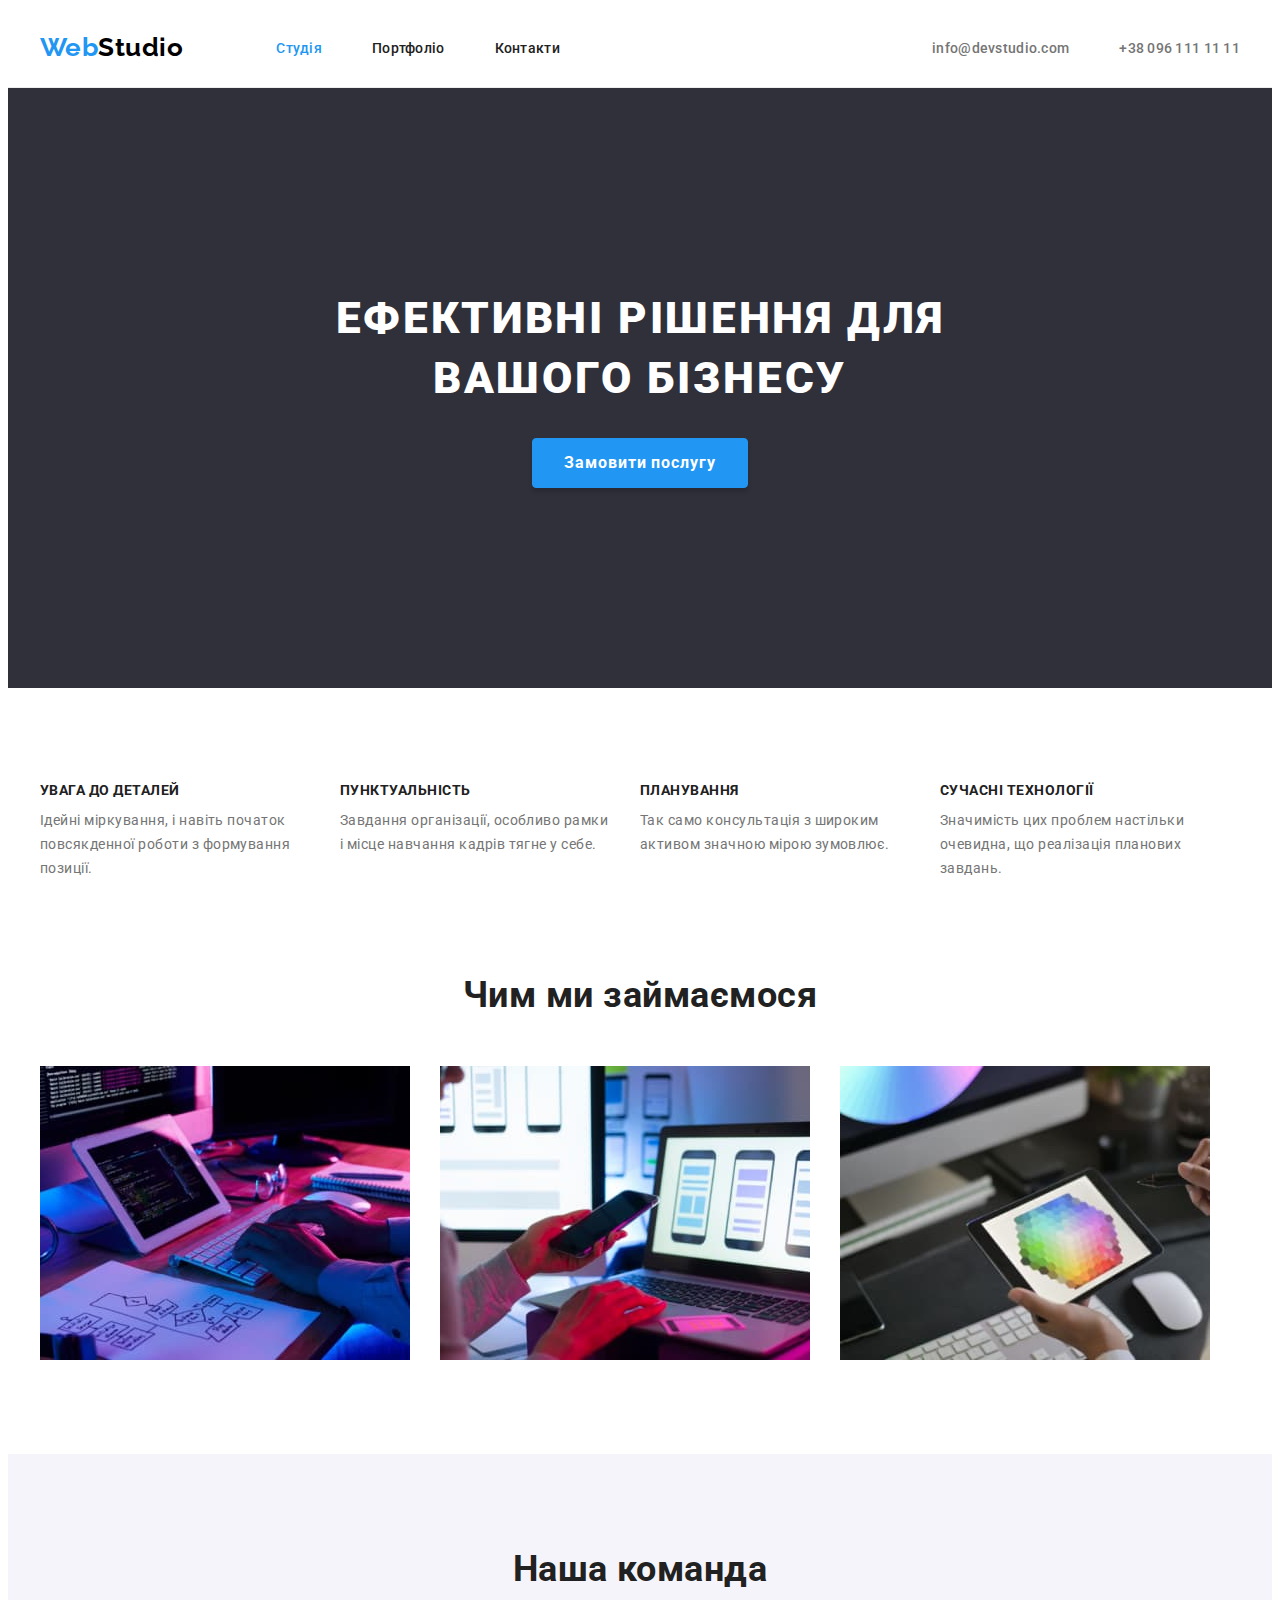
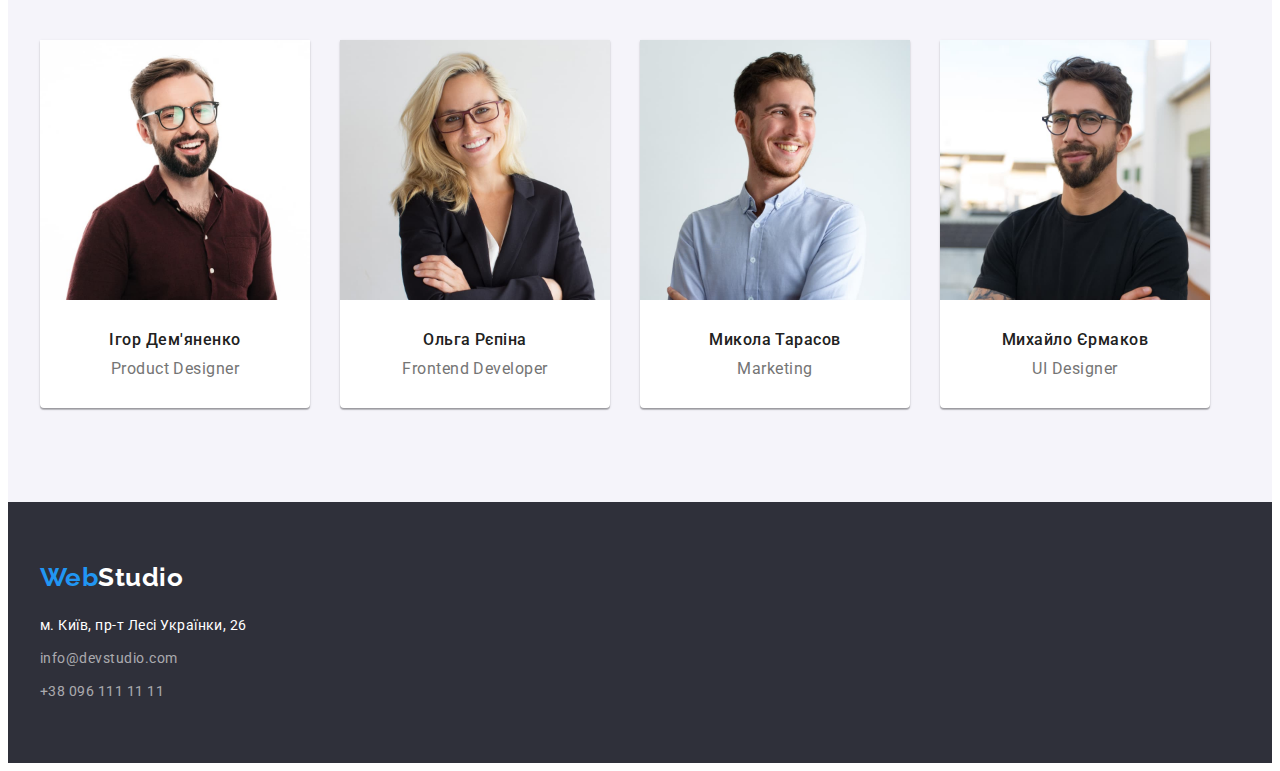
==== index.html @ 45e5f4ee "Initial commit" ====
<!DOCTYPE html>
<html lang="uk">
  <head>
    <meta charset="UTF-8" />
    <meta http-equiv="X-UA-Compatible" content="IE=edge" />
    <meta name="viewport" content="width=device-width, initial-scale=1.0" />
    <title>Студія</title>

    <link rel="preconnect" href="https://fonts.googleapis.com" />
    <link rel="preconnect" href="https://fonts.gstatic.com" crossorigin />
    <link
      href="https://fonts.googleapis.com/css2?family=Raleway:wght@700&family=Roboto:wght@400;500;700;900&display=swap"
      rel="stylesheet"
    />

    <!-- Modern-normalize -->
    <link
      rel="stylesheet"
      href="https://cdnjs.cloudflare.com/ajax/libs/modern-normalize/1.1.0/modern-normalize.min.css"
      integrity="sha512-wpPYUAdjBVSE4KJnH1VR1HeZfpl1ub8YT/NKx4PuQ5NmX2tKuGu6U/JRp5y+Y8XG2tV+wKQpNHVUX03MfMFn9Q=="
      crossorigin="anonymous"
      referrerpolicy="no-referrer"
    />

    <!-- Custom styles -->
    <link rel="stylesheet" href="./css/styles.css" />
  </head>

  <body>
    <!-- Шапка сайту -->
    <header class="header">
      <div class="container">
        <nav class="site-nav">
          <a href="/" lang="en" class="link logo"><span class="logo-part">Web</span>Studio</a>
          <!-- TODO: замінити посилання ./index.html на дійсне -->
          <ul class="site-nav list">
            <li class="list-item"><a href="./index.html" class="link current">Студія</a></li>
            <li class="list-item"><a href="./portfolio.html" class="link">Портфоліо</a></li>
            <li class="list-item"><a href="./index.html" class="link">Контакти</a></li>
          </ul>
        </nav>
        <ul class="contacts list">
          <li class="list-item">
            <a href="mailto:info@devstudio.com" class="link">info@devstudio.com</a>
          </li>
          <li class="list-item">
            <a href="tel:+380961111111" class="link">+38 096 111 11 11</a>
          </li>
        </ul>
      </div>
    </header>

    <main>
      <!-- Герой -->
      <section class="hero">
        <div class="container">
          <h1 class="hero-title">Ефективні рішення для вашого бізнесу</h1>
          <button type="button" class="button hero">Замовити послугу</button>
        </div>
      </section>

      <!-- Секція Особливості -->
      <section class="section features">
        <div class="container">
          <h2 class="section-title visually-hidden">Особливості</h2>
          <ul class="features list">
            <li class="list-item">
              <h3 class="subtitle">Увага до деталей</h3>
              <p class="text">
                Ідейні міркування, і навіть початок повсякденної роботи з формування позиції.
              </p>
            </li>
            <li class="list-item">
              <h3 class="subtitle">Пунктуальність</h3>
              <p class="text">
                Завдання організації, особливо рамки і місце навчання кадрів тягне у себе.
              </p>
            </li>
            <li class="list-item">
              <h3 class="subtitle">Планування</h3>
              <p class="text">Так само консультація з широким активом значною мірою зумовлює.</p>
            </li>
            <li class="list-item">
              <h3 class="subtitle">Сучасні технології</h3>
              <p class="text">
                Значимість цих проблем настільки очевидна, що реалізація планових завдань.
              </p>
            </li>
          </ul>
        </div>
      </section>

      <!-- Секція Чим ми займаємося -->
      <section class="section works">
        <div class="container">
          <h2 class="section-title">Чим ми займаємося</h2>
          <ul class="works list">
            <li class="list-item">
              <img src="./images/we-do-1.jpg" alt="Планшет на столі" width="370" height="294" />
            </li>
            <li class="list-item">
              <img src="./images/we-do-2.jpg" alt="Ноутбук на столі" width="370" height="294" />
            </li>
            <li class="list-item">
              <img src="./images/we-do-3.jpg" alt="Планшет у руці" width="370" height="294" />
            </li>
          </ul>
        </div>
      </section>

      <!-- Секція Наша команда -->
      <section class="section team">
        <div class="container">
          <h2 class="section-title">Наша команда</h2>
          <ul class="team list">
            <li class="list-item">
              <img src="./images/team-1.jpg" alt="Ігор Дем'яненко" width="270" height="260" />
              <div class="team-container">
                <h3 class="subtitle">Ігор Дем'яненко</h3>
                <p lang="en" class="text">Product Designer</p>
              </div>
            </li>
            <li class="list-item">
              <img src="./images/team-2.jpg" alt="Ольга Рєпіна" width="270" height="260" />
              <div class="team-container">
                <h3 class="subtitle">Ольга Рєпіна</h3>
                <p lang="en" class="text">Frontend Developer</p>
              </div>
            </li>
            <li class="list-item">
              <img src="./images/team-3.jpg" alt="Микола Тарасов" width="270" height="260" />
              <div class="team-container">
                <h3 class="subtitle">Микола Тарасов</h3>
                <p lang="en" class="text">Marketing</p>
              </div>
            </li>
            <li class="list-item">
              <img src="./images/team-4.jpg" alt="Михайло Єрмаков" width="270" height="260" />
              <div class="team-container">
                <h3 class="subtitle">Михайло Єрмаков</h3>
                <p lang="en" class="text">UI Designer</p>
              </div>
            </li>
          </ul>
        </div>
      </section>
    </main>

    <!-- Підвал -->
    <footer class="footer">
      <div class="container">
        <a href="/" lang="en" class="link logo"><span class="logo-part">Web</span>Studio</a>
        <address>
          <ul class="address list">
            <li>
              <a
                href="https://www.google.com/maps/d/embed?mid=10uSM3H-mIU3GznYo2szRIEphczw&hl=en_US&ehbc=2E312F"
                target="_blank"
                rel="noopener noreferrer nofollow"
                class="link post"
                >м. Київ, пр-т Лесі Українки, 26
              </a>
            </li>
            <li>
              <a href="mailto:info@devstudio.com" class="link">info@devstudio.com</a>
            </li>
            <li>
              <a href="tel:+380961111111" class="link tel">+38 096 111 11 11</a>
            </li>
          </ul>
        </address>
      </div>
    </footer>
  </body>
</html>
---- css/styles.css ----
:root {
  /* Fonts */
  --primary-font-family: 'Roboto';
  --logo-font-family: 'Raleway';

  /* Text colors */
  --primary-text-color: #757575;
  --title-text-color: #212121;
  --secondary-text-color: #fff;
  --footer-text-color: rgba(255, 255, 255, 0.6);
  --rare-text-color: #000;
  --accent-color: #2196f3;

  /* BG colors */
  --button-active-color: #188ce8;
  --primary-bgc: #fff;
  --secondary-bgc: #2f303a;
  --team-bgc: #f5f4fa;
  --header-border-color: #ececec;
  --portfolio-list-item-border-color: #eeeeee;

  /* Others */
  --indent: 30px;
  --items: 3;
}

/* Base styles */
body {
  color: var(--primary-text-color);
  background-color: var(--primary-bgc);
  font-family: var(--primary-font-family), sans-serif;
  letter-spacing: 0.03em;
}

/* Reset start */
h1,
h2,
h3,
h4,
h5,
h6,
p {
  margin: 0;
}

.link {
  text-decoration: none;
  color: currentColor;
}

.list {
  list-style: none;
  margin: 0;
  padding: 0;
}

img {
  display: block;
  max-width: 100%;
  height: auto;
}
/* Reset end */

/* Card set */
.card-set {
  display: flex;
  flex-wrap: wrap;
  gap: var(--indent);
}

.card-set-item {
  flex-basis: calc((100% - var(--indent) * (var(--items) - 1)) / var(--items));
}

/* <!-- Шапка сайту -- >  */
.header {
  border-bottom: 1px solid var(--header-border-color);
}

.logo {
  color: var(--rare-text-color);
  font-family: var(--logo-font-family), sans-serif;
  font-weight: 700;
  font-size: 26px;
  line-height: calc(31 / 26);
}

.logo-part {
  color: var(--accent-color);
}

.header .logo {
  padding: 24px 0;
  margin-right: 93px;
}

.header .container,
.site-nav,
.contacts.list {
  display: flex;
  align-items: center;
}

.site-nav .list-item:not(:last-child),
.contacts .list-item:not(:last-child) {
  margin-right: 50px;
}

.contacts.list {
  margin-left: auto;
}
/* ofh;qwhtco */
.site-nav.list .link {
  padding: 32px 0 31px 0;

  color: var(--title-text-color);
  font-weight: 500;
  font-size: 14px;
  line-height: calc(16 / 14);
  letter-spacing: 0.02em;
}

.site-nav .link:hover,
.site-nav .link:focus {
  color: var(--accent-color);
}

.site-nav .link.current {
  color: var(--accent-color);
}

.contacts .link {
  padding: 32px 0 31px 0;

  color: var(--primary-text-color);
  font-weight: 500;
  font-size: 14px;
  line-height: calc(16 / 14);
  letter-spacing: 0.02em;
}

.contacts .link:hover,
.contacts .link:focus {
  color: var(--accent-color);
}

/* <!-- Герой --> */
.hero {
  padding-top: 200px;
  padding-bottom: 200px;

  background-color: var(--secondary-bgc);
}

.hero-title {
  width: 696px;
  margin: 0 auto 30px auto;

  color: var(--secondary-text-color);
  font-weight: 900;
  font-size: 44px;
  line-height: calc(60 / 44);
  text-align: center;
  letter-spacing: 0.06em;
  text-transform: uppercase;
}

/* <!-- Секція Особливості (скритий заголовок)--> */
.visually-hidden {
  position: absolute;
  white-space: nowrap;
  width: 1px;
  height: 1px;
  overflow: hidden;
  border: 0;
  padding: 0;
  clip: rect(0 0 0 0);
  clip-path: inset(50%);
  margin: -1px;
}

.section {
  padding-top: 94px;
  padding-bottom: 94px;
}

.section.features {
  padding-bottom: 0;
}

.container {
  width: 1200px;
  padding-right: 15px;
  padding-left: 15px;
  margin-left: auto;
  margin-right: auto;
}

.features.list {
  display: flex;
  align-content: flex-start;
}

.features .list-item:not(:last-child) {
  margin-right: 30px;
}

.section-title {
  margin-bottom: 50px;

  color: var(--title-text-color);
}

.features .section-title,
.works .section-title,
.team .section-title {
  font-weight: 700;
  font-size: 36px;
  line-height: calc(42 / 36);
  text-align: center;
}

.section .subtitle {
  color: var(--title-text-color);
}

.features .subtitle {
  margin-bottom: 10px;

  font-weight: 700;
  font-size: 14px;
  line-height: calc(16 / 14);
  text-transform: uppercase;
}

.features .text {
  width: 270px;

  font-size: 14px;
  line-height: calc(24 / 14);
}

/* Секція Чим ми займаємось */
.works.list {
  display: flex;
  align-content: flex-start;
}

.works .list-item:not(:last-child) {
  margin-right: 30px;
}

/* <!-- Секція Наша команда --> */
.section.team {
  background-color: var(--team-bgc);
}

.team.list {
  background-color: var(--team-bgc);
}

.team .list-item {
  width: 270px;
  box-shadow: 0px 1px 3px rgba(0, 0, 0, 0.12), 0px 1px 1px rgba(0, 0, 0, 0.14),
    0px 2px 1px rgba(0, 0, 0, 0.2);
  border-radius: 0px 0px 4px 4px;

  background-color: var(--primary-bgc);
}

.team-container {
  padding: 30px 24px;
}

.team.list {
  display: flex;
  align-content: flex-start;
}

.team .list-item:not(:last-child) {
  margin-right: 30px;
}

.team .subtitle {
  margin-bottom: 10px;

  font-weight: 500;
  font-size: 16px;
  line-height: calc(19 / 16);
  text-align: center;
}

.team .text {
  font-size: 16px;
  line-height: calc(19 / 16);
  text-align: center;
}

/* <!-- Підвал --> */
.footer {
  padding-top: 60px;
  padding-bottom: 60px;

  background-color: var(--secondary-bgc);
}

.footer .logo {
  color: var(--secondary-text-color);
}

.footer .link.logo {
  display: inline-block;

  margin-bottom: 20px;
}

.address .link.post {
  color: var(--secondary-text-color);
}

.address .link {
  display: inline-block;
  margin-bottom: 9px;

  color: var(--footer-text-color);
}

.address .link.tel {
  margin-bottom: 0;
}

.address .link:hover,
.address .link:focus {
  color: var(--accent-color);
}

.address.list {
  font-style: normal;
  font-size: 14px;
  line-height: calc(24 / 14);
}

/* Кнопки */
.button {
  color: var(--primary-text-color);
  background-color: var(--primary-bgc);
  cursor: pointer;
  font-family: inherit;
}

.button.hero {
  display: block;
  box-shadow: 0px 4px 4px rgba(0, 0, 0, 0.15);
  min-width: 216px;
  min-height: 50px;
  border: 1px solid var(--accent-color);
  border-radius: 4px;
  padding: 9px 31px;
  margin: 0 auto;

  color: var(--secondary-text-color);
  background-color: var(--accent-color);
  font-weight: 700;
  font-size: 16px;
  line-height: calc(30 / 16);
  letter-spacing: 0.06em;
}

.button.hero:hover,
.button.hero:focus {
  background-color: var(--button-active-color);
}

/* Секція Портфоліо */
.button.primary {
  min-width: 73px;
  min-height: 38px;
  border: 1px solid var(--team-bgc);
  border-radius: 4px;
  padding: 5px 21px;

  color: var(--title-text-color);
  background-color: var(--team-bgc);
  font-weight: 500;
  font-size: 16px;
  line-height: calc(26 / 16);
  letter-spacing: 0.03em;
}

.button.primary:hover,
.button.primary:focus {
  box-shadow: 0px 3px 1px rgba(0, 0, 0, 0.1), 0px 1px 2px rgba(0, 0, 0, 0.08),
    0px 2px 2px rgba(0, 0, 0, 0.12);
  border: 1px solid var(--accent-color);

  color: var(--secondary-text-color);
  background-color: var(--accent-color);
}

.portfolio .link:hover,
.portfolio .link:focus {
  color: var(--accent-color);
}

.portfolio-container {
  padding: 19px 23px;
  border: 1px solid var(--portfolio-list-item-border-color);
}

.portfolio .subtitle:hover,
.portfolio .subtitle:focus {
  color: var(--accent-color);
}

.portfolio-button.list {
  display: flex;
  justify-content: center;
  align-content: flex-start;
  margin-bottom: 50px;
}

.portfolio-button .list-item:not(:last-child) {
  margin-right: 8px;
}

.portfolio .subtitle {
  margin-bottom: 4px;

  font-weight: 700;
  font-size: 18px;
  line-height: calc(36 / 18);
  letter-spacing: 0.06em;
}

.portfolio .text {
  color: var(--primary-text-color);
  font-size: 16px;
  line-height: calc(30 / 16);
}

.portfolio .text:hover,
.portfolio .text:focus {
  color: var(--accent-color);
}
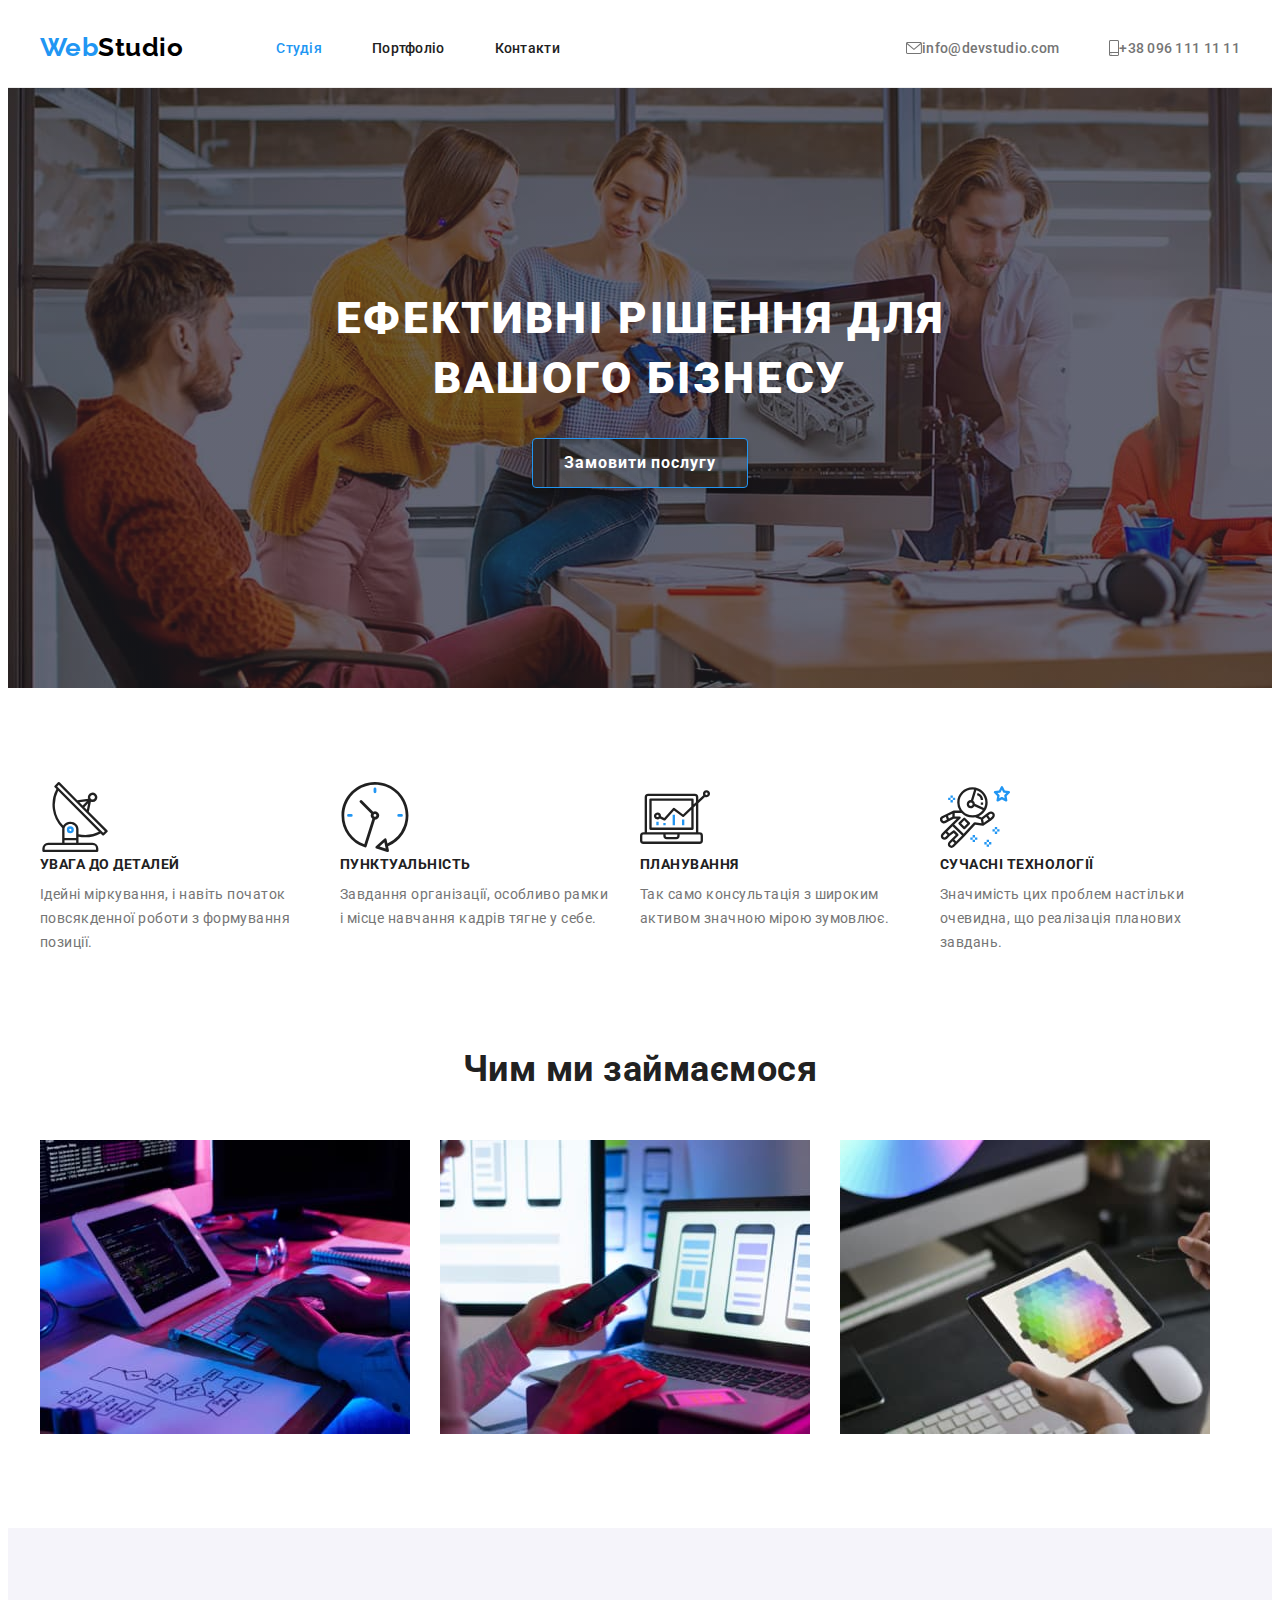
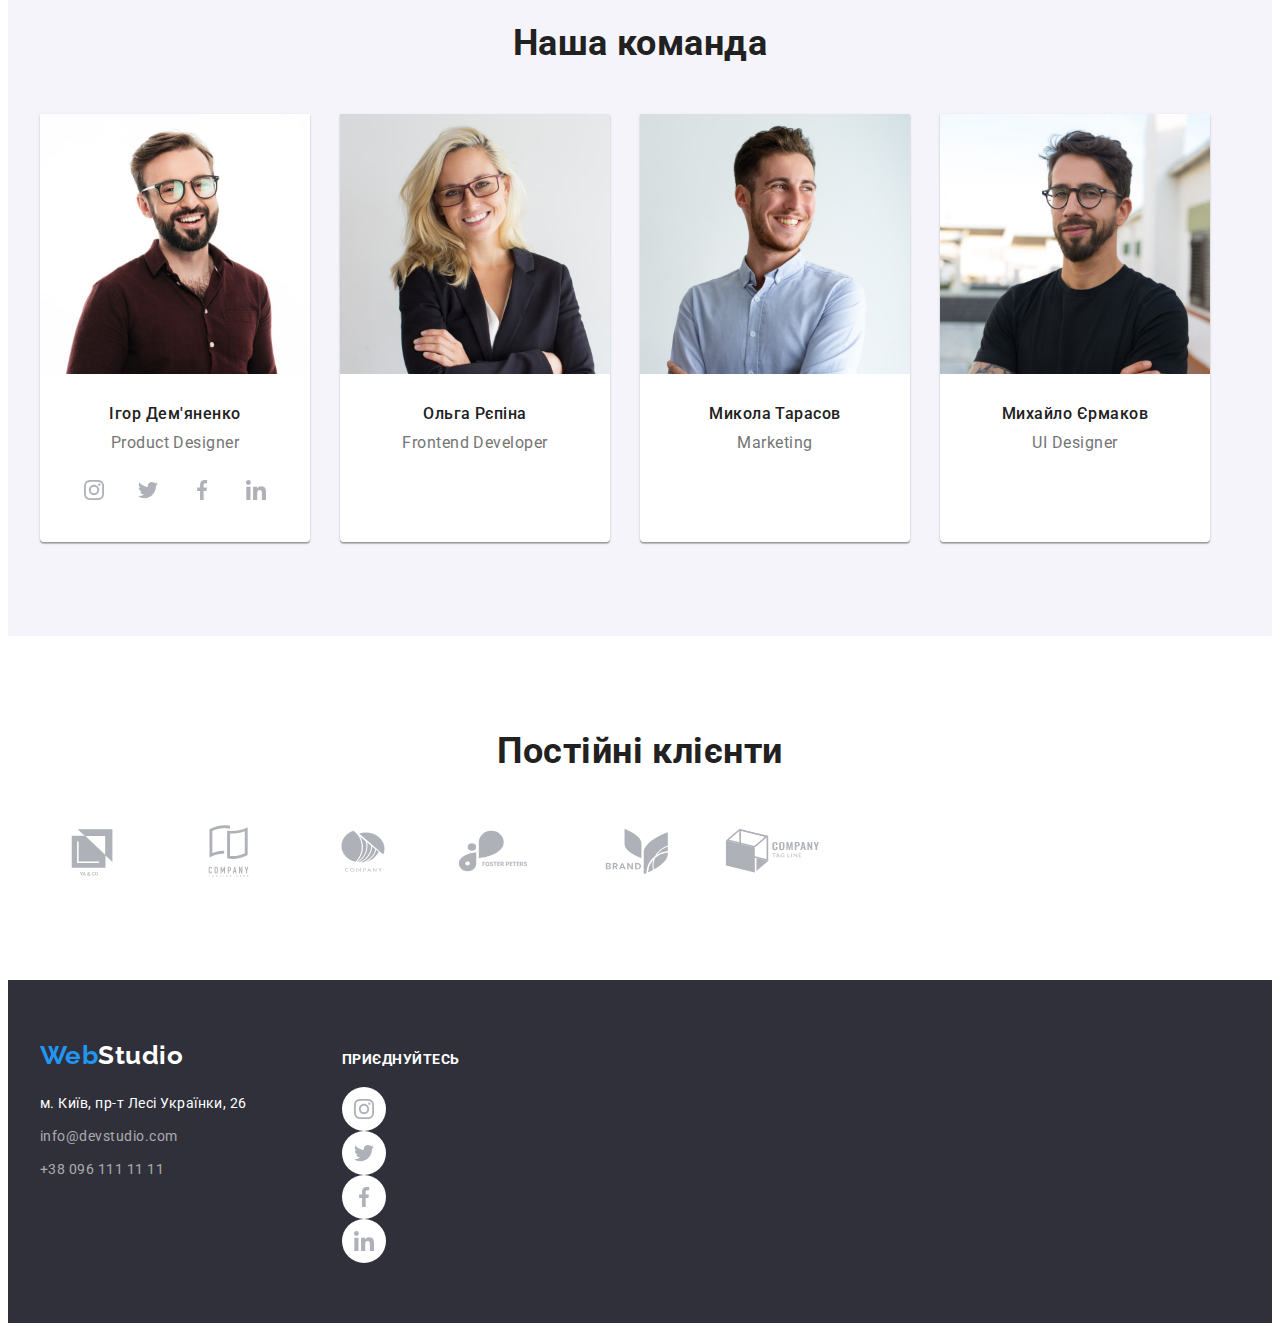
==== commit 30be7de6: "Додає стилі для іконок соцмереж" ====
--- a/index.html
+++ b/index.html
@@ -41,10 +41,20 @@
         </nav>
         <ul class="contacts list">
           <li class="list-item">
-            <a href="mailto:info@devstudio.com" class="link">info@devstudio.com</a>
+            <a href="mailto:info@devstudio.com" class="link">
+              <svg class="contacts-icon" width="16" height="12">
+                <use href="./images/icons.svg#envelope"></use>
+              </svg>
+              info@devstudio.com
+            </a>
           </li>
           <li class="list-item">
-            <a href="tel:+380961111111" class="link">+38 096 111 11 11</a>
+            <a href="tel:+380961111111" class="link">
+              <svg class="contacts-icon" width="10" height="16">
+                <use href="./images/icons.svg#smartphone"></use>
+              </svg>
+              +38 096 111 11 11
+            </a>
           </li>
         </ul>
       </div>
@@ -65,22 +75,42 @@
           <h2 class="section-title visually-hidden">Особливості</h2>
           <ul class="features list">
             <li class="list-item">
+              <div class="features-icon">
+                <svg class="icon" width="70" height="70">
+                  <use href="./images/icons.svg#antenna"></use>
+                </svg>
+              </div>
               <h3 class="subtitle">Увага до деталей</h3>
               <p class="text">
                 Ідейні міркування, і навіть початок повсякденної роботи з формування позиції.
               </p>
             </li>
             <li class="list-item">
+              <div class="features-icon">
+                <svg class="icon" width="70" height="70">
+                  <use href="./images/icons.svg#clock"></use>
+                </svg>
+              </div>
               <h3 class="subtitle">Пунктуальність</h3>
               <p class="text">
                 Завдання організації, особливо рамки і місце навчання кадрів тягне у себе.
               </p>
             </li>
             <li class="list-item">
+              <div class="features-icon">
+                <svg class="icon" width="70" height="70">
+                  <use href="./images/icons.svg#diagram"></use>
+                </svg>
+              </div>
               <h3 class="subtitle">Планування</h3>
               <p class="text">Так само консультація з широким активом значною мірою зумовлює.</p>
             </li>
             <li class="list-item">
+              <div class="features-icon">
+                <svg class="icon" width="70" height="70">
+                  <use href="./images/icons.svg#astronaut"></use>
+                </svg>
+              </div>
               <h3 class="subtitle">Сучасні технології</h3>
               <p class="text">
                 Значимість цих проблем настільки очевидна, що реалізація планових завдань.
@@ -118,6 +148,60 @@
               <div class="team-container">
                 <h3 class="subtitle">Ігор Дем'яненко</h3>
                 <p lang="en" class="text">Product Designer</p>
+                <ul class="social-links list">
+                  <li class="list-item">
+                    <a
+                      href="https://www.instagram.com"
+                      rel="noopener noreferrer nofollow"
+                      lang="en"
+                      aria-label="Instagram icon"
+                      class="link"
+                    >
+                      <svg class="social-links-icon" width="20" height="20">
+                        <use href="./images/icons.svg#instagram"></use>
+                      </svg>
+                    </a>
+                  </li>
+                  <li class="list-item">
+                    <a
+                      href="https://www.twitter.com"
+                      rel="noopener noreferrer nofollow"
+                      lang="en"
+                      aria-label="Twitter icon"
+                      class="link"
+                    >
+                      <svg class="social-links-icon" width="20" height="20">
+                        <use href="./images/icons.svg#twitter"></use>
+                      </svg>
+                    </a>
+                  </li>
+                  <li class="list-item">
+                    <a
+                      href="https://www.facebook.com"
+                      rel="noopener noreferrer nofollow"
+                      lang="en"
+                      aria-label="Facebook icon"
+                      class="link"
+                    >
+                      <svg class="social-links-icon" width="20" height="20">
+                        <use href="./images/icons.svg#facebook"></use>
+                      </svg>
+                    </a>
+                  </li>
+                  <li class="list-item">
+                    <a
+                      href="https://www.linkedin.com"
+                      rel="noopener noreferrer nofollow"
+                      lang="en"
+                      aria-label="Linkedin icon"
+                      class="link"
+                    >
+                      <svg class="social-links-icon" width="20" height="20">
+                        <use href="./images/icons.svg#linkedin"></use>
+                      </svg>
+                    </a>
+                  </li>
+                </ul>
               </div>
             </li>
             <li class="list-item">
@@ -144,31 +228,146 @@
           </ul>
         </div>
       </section>
+
+      <!-- Секція Постійні клієнти -->
+      <section class="section clients">
+        <div class="container">
+          <h2 class="section-title">Постійні клієнти</h2>
+          <ul class="clients list">
+            <li class="list-item">
+              <a href="./index.html" class="link">
+                <svg class="client-icon" width="106" height="60">
+                  <use href="./images/icons.svg#logo-client-1"></use>
+                </svg>
+              </a>
+            </li>
+            <li class="list-item">
+              <a href="./index.html" class="link">
+                <svg class="client-icon" width="106" height="60">
+                  <use href="./images/icons.svg#logo-client-2"></use>
+                </svg>
+              </a>
+            </li>
+            <li class="list-item">
+              <a href="./index.html" class="link">
+                <svg class="client-icon" width="106" height="60">
+                  <use href="./images/icons.svg#logo-client-3"></use>
+                </svg>
+              </a>
+            </li>
+            <li class="list-item">
+              <a href="./index.html" class="link">
+                <svg class="client-icon" width="106" height="60">
+                  <use href="./images/icons.svg#logo-client-4"></use>
+                </svg>
+              </a>
+            </li>
+            <li class="list-item">
+              <a href="./index.html" class="link">
+                <svg class="client-icon" width="106" height="60">
+                  <use href="./images/icons.svg#logo-client-5"></use>
+                </svg>
+              </a>
+            </li>
+            <li class="list-item">
+              <a href="./index.html" class="link">
+                <svg class="client-icon" width="106" height="60">
+                  <use href="./images/icons.svg#logo-client-6"></use>
+                </svg>
+              </a>
+            </li>
+          </ul>
+        </div>
+      </section>
     </main>
 
     <!-- Підвал -->
     <footer class="footer">
       <div class="container">
-        <a href="/" lang="en" class="link logo"><span class="logo-part">Web</span>Studio</a>
-        <address>
-          <ul class="address list">
-            <li>
+        <div class="container-adress">
+          <a href="/" lang="en" class="link logo"><span class="logo-part">Web</span>Studio</a>
+          <address>
+            <ul class="address list">
+              <li>
+                <a
+                  href="https://www.google.com/maps/d/embed?mid=10uSM3H-mIU3GznYo2szRIEphczw&hl=en_US&ehbc=2E312F"
+                  target="_blank"
+                  rel="noopener noreferrer nofollow"
+                  class="link post"
+                  >м. Київ, пр-т Лесі Українки, 26
+                </a>
+              </li>
+              <li>
+                <a href="mailto:info@devstudio.com" class="link">info@devstudio.com</a>
+              </li>
+              <li>
+                <a href="tel:+380961111111" class="link tel">+38 096 111 11 11</a>
+              </li>
+            </ul>
+          </address>
+        </div>
+
+        <div>
+          <p class="follow">приєднуйтесь</p>
+          <ul class="social-links list">
+            <li class="list-item">
               <a
-                href="https://www.google.com/maps/d/embed?mid=10uSM3H-mIU3GznYo2szRIEphczw&hl=en_US&ehbc=2E312F"
+                href="https://www.instagram.com"
                 target="_blank"
                 rel="noopener noreferrer nofollow"
-                class="link post"
-                >м. Київ, пр-т Лесі Українки, 26
-              </a>
-            </li>
-            <li>
-              <a href="mailto:info@devstudio.com" class="link">info@devstudio.com</a>
-            </li>
-            <li>
-              <a href="tel:+380961111111" class="link tel">+38 096 111 11 11</a>
-            </li>
-          </ul>
-        </address>
+                lang="en"
+                aria-label="Instagram icon"
+                class="link"
+              >
+                <svg class="social-links-icon" width="20" height="20">
+                  <use href="./images/icons.svg#instagram"></use>
+                </svg>
+              </a>
+            </li>
+            <li class="list-item">
+              <a
+                href="https://www.twitter.com"
+                target="_blank"
+                rel="noopener noreferrer nofollow"
+                lang="en"
+                aria-label="Twitter icon"
+                class="link"
+              >
+                <svg class="social-links-icon" width="20" height="20">
+                  <use href="./images/icons.svg#twitter"></use>
+                </svg>
+              </a>
+            </li>
+            <li class="list-item">
+              <a
+                href="https://www.facebook.com"
+                target="_blank"
+                rel="noopener noreferrer nofollow"
+                lang="en"
+                aria-label="Facebook icon"
+                class="link"
+              >
+                <svg class="social-links-icon" width="20" height="20">
+                  <use href="./images/icons.svg#facebook"></use>
+                </svg>
+              </a>
+            </li>
+            <li class="list-item">
+              <a
+                href="https://www.linkedin.com"
+                target="_blank"
+                rel="noopener noreferrer nofollow"
+                lang="en"
+                aria-label="Linkedin icon"
+                class="link"
+              >
+                <svg class="social-links-icon" width="20" height="20">
+                  <use href="./images/icons.svg#linkedin"></use>
+                </svg>
+              </a>
+            </li>
+          </ul>
+        </div>
       </div>
     </footer>
   </body>
--- a/css/styles.css
+++ b/css/styles.css
@@ -6,15 +6,17 @@
   /* Text colors */
   --primary-text-color: #757575;
   --title-text-color: #212121;
-  --secondary-text-color: #fff;
+  --secondary-text-color: #ffffff;
   --footer-text-color: rgba(255, 255, 255, 0.6);
-  --rare-text-color: #000;
+  --rare-text-color: #000000;
   --accent-color: #2196f3;
+  --primary-logo-color: #afb1b8;
 
   /* BG colors */
   --button-active-color: #188ce8;
-  --primary-bgc: #fff;
+  --primary-bgc: #ffffff;
   --secondary-bgc: #2f303a;
+  --hero-bgc: #c4c4c4;
   --team-bgc: #f5f4fa;
   --header-border-color: #ececec;
   --portfolio-list-item-border-color: #eeeeee;
@@ -109,7 +111,7 @@
 .contacts.list {
   margin-left: auto;
 }
-/* ofh;qwhtco */
+
 .site-nav.list .link {
   padding: 32px 0 31px 0;
 
@@ -130,6 +132,8 @@
 }
 
 .contacts .link {
+  display: inline-flex;
+  align-items: center;
   padding: 32px 0 31px 0;
 
   color: var(--primary-text-color);
@@ -144,12 +148,20 @@
   color: var(--accent-color);
 }
 
+.contacts-icon {
+  fill: currentColor;
+}
+
 /* <!-- Герой --> */
+
+/* TODO: ПЕРЕВІРИТИ ФОН */
 .hero {
   padding-top: 200px;
   padding-bottom: 200px;
 
-  background-color: var(--secondary-bgc);
+  background-color: var(--hero-bgc);
+  background-image: linear-gradient(rgba(47, 48, 58, 0.4), rgba(47, 48, 58, 0.4)),
+    url(../images/hero-bg.jpg);
 }
 
 .hero-title {
@@ -213,7 +225,8 @@
 
 .features .section-title,
 .works .section-title,
-.team .section-title {
+.team .section-title,
+.clients .section-title {
   font-weight: 700;
   font-size: 36px;
   line-height: calc(42 / 36);
@@ -259,7 +272,7 @@
   background-color: var(--team-bgc);
 }
 
-.team .list-item {
+.team.list > .list-item {
   width: 270px;
   box-shadow: 0px 1px 3px rgba(0, 0, 0, 0.12), 0px 1px 1px rgba(0, 0, 0, 0.14),
     0px 2px 1px rgba(0, 0, 0, 0.2);
@@ -269,7 +282,7 @@
 }
 
 .team-container {
-  padding: 30px 24px;
+  padding: 30px 32px;
 }
 
 .team.list {
@@ -277,7 +290,7 @@
   align-content: flex-start;
 }
 
-.team .list-item:not(:last-child) {
+.team.list > .list-item:not(:last-child) {
   margin-right: 30px;
 }
 
@@ -291,9 +304,62 @@
 }
 
 .team .text {
+  margin-bottom: 16px;
+
   font-size: 16px;
   line-height: calc(19 / 16);
   text-align: center;
+}
+
+.team-container .social-links.list {
+  display: flex;
+  justify-content: center;
+  align-content: center;
+  gap: 10px;
+}
+
+.social-links .link {
+  display: flex;
+  justify-content: center;
+  align-items: center;
+  width: 44px;
+  height: 44px;
+  border-radius: 50%;
+
+  background-color: var(--primary-bgc);
+  color: var(--primary-logo-color);
+}
+
+.social-links .link:hover,
+.social-links .link:focus {
+  background-color: var(--accent-color);
+  color: var(--secondary-text-color);
+}
+
+.social-links-icon {
+  fill: currentColor;
+}
+
+/* Секція Постійні клієнти */
+
+/* TODO:уточнити margin align-content fill (color) */
+.clients.list {
+  display: flex;
+  align-content: flex-start;
+
+  color: var(--primary-logo-color);
+}
+
+.clients .link:hover,
+.clients .link:focus {
+  color: var(--accent-color);
+}
+
+.clients .list-item:not(:last-child) {
+  margin-right: 30px;
+}
+.client-icon {
+  fill: currentColor;
 }
 
 /* <!-- Підвал --> */
@@ -304,6 +370,15 @@
   background-color: var(--secondary-bgc);
 }
 
+.footer .container {
+  display: flex;
+  align-items: baseline;
+}
+
+.container-adress {
+  margin-right: 95px;
+}
+
 .footer .logo {
   color: var(--secondary-text-color);
 }
@@ -339,6 +414,29 @@
   font-size: 14px;
   line-height: calc(24 / 14);
 }
+
+.follow {
+  margin-bottom: 20px;
+
+  font-weight: 700;
+  font-size: 14px;
+  line-height: calc(16 / 14);
+  text-transform: uppercase;
+  color: var(--secondary-text-color);
+}
+
+/* .social-links.list {
+  display: flex;
+}
+
+.social-links .link:hover,
+.social-links .link:focus {
+  color: var(--accent-color);
+}
+
+.social-links-icon {
+  fill: currentColor;
+} */
 
 /* Кнопки */
 .button {
@@ -397,9 +495,15 @@
   background-color: var(--accent-color);
 }
 
+.portfolio.card-set-item {
+  display: inline-flex;
+}
+
 .portfolio .link:hover,
 .portfolio .link:focus {
   color: var(--accent-color);
+  box-shadow: 0px 1px 1px rgba(0, 0, 0, 0.12), 0px 4px 4px rgba(0, 0, 0, 0.06),
+    1px 4px 6px rgba(0, 0, 0, 0.16);
 }
 
 .portfolio-container {
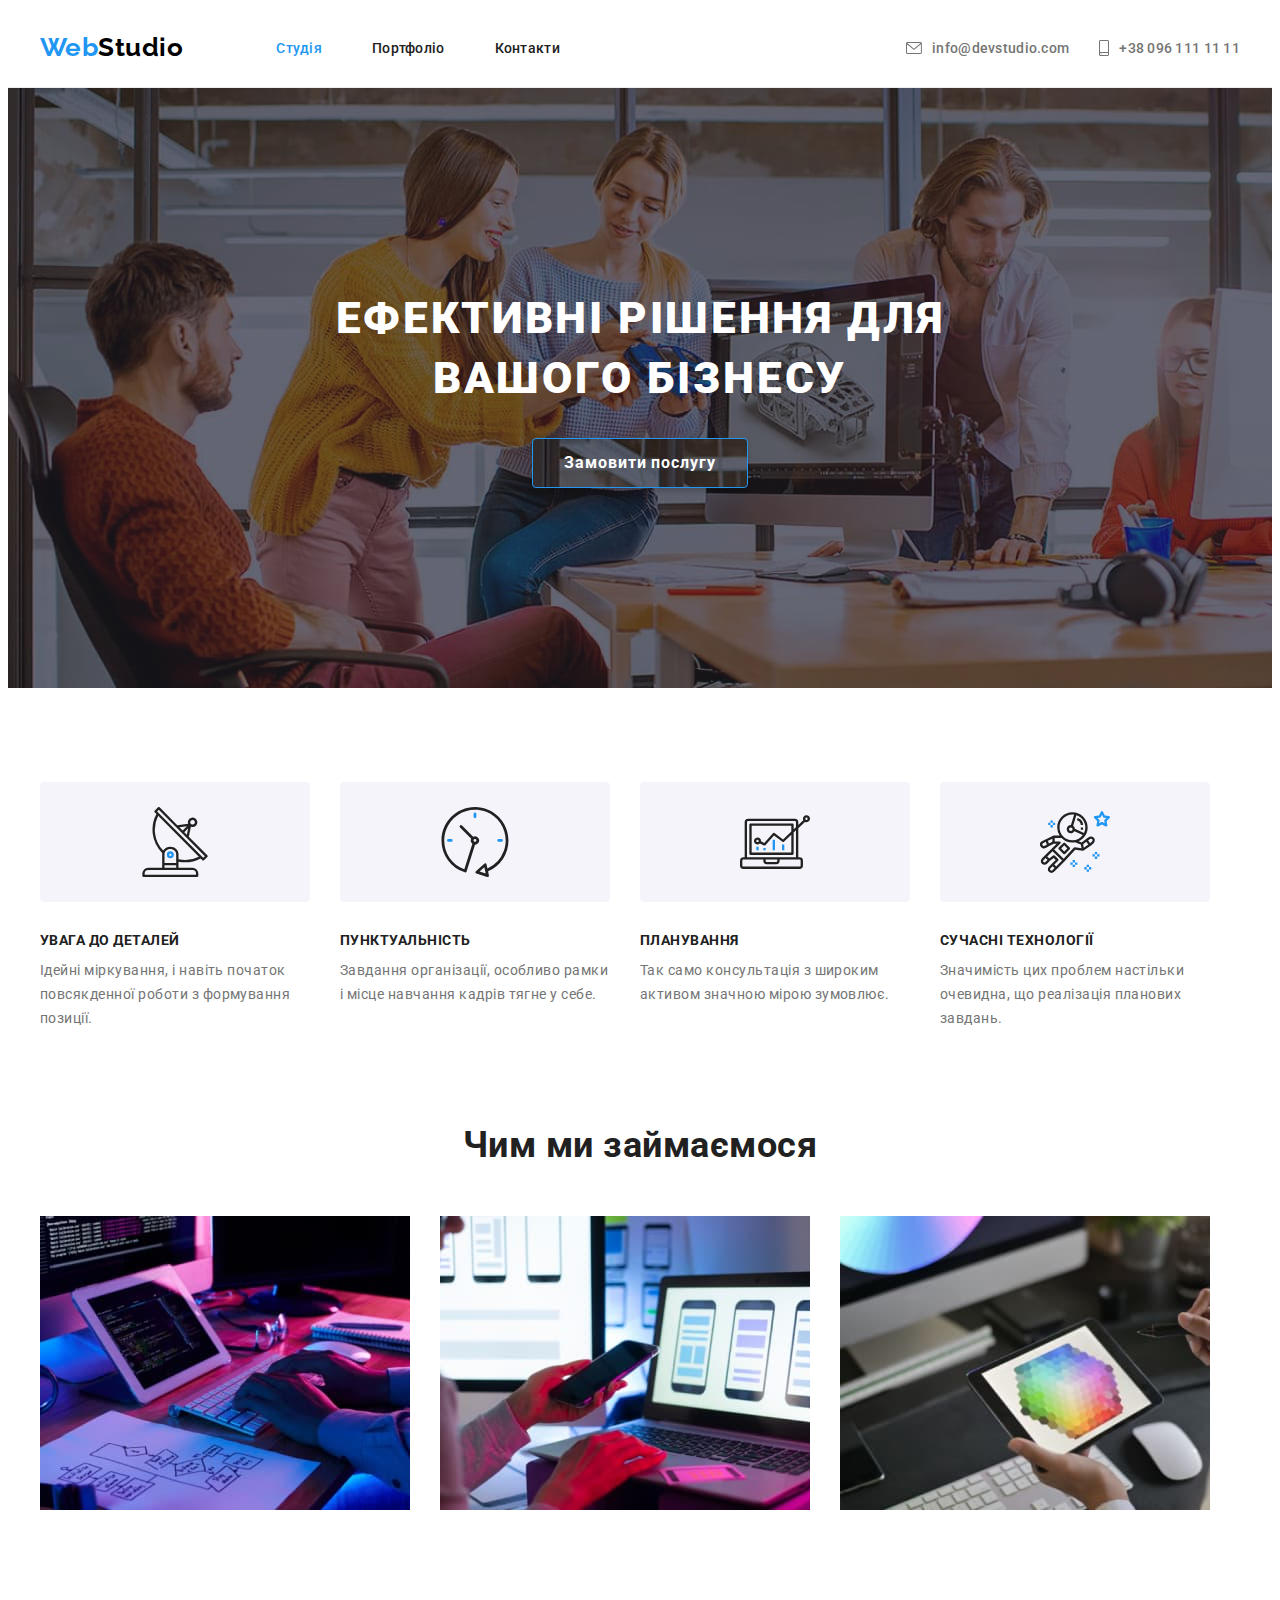
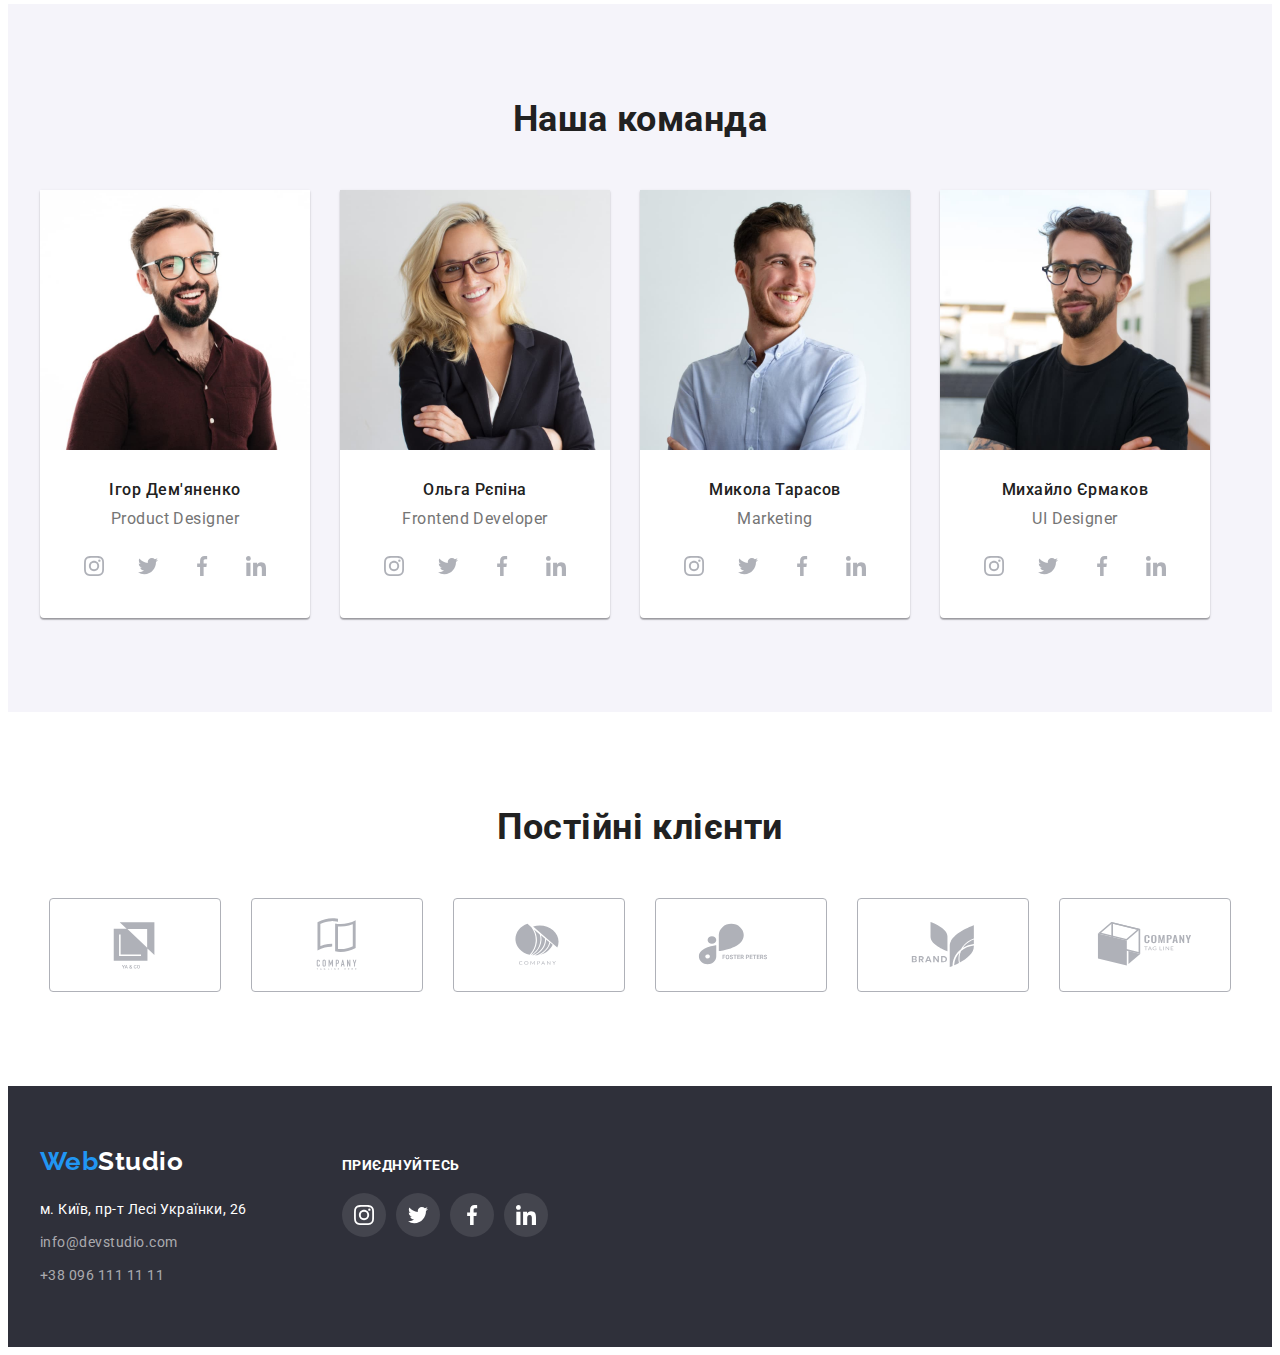
==== commit b9b703bc: "Додає стилі до іконок" ====
--- a/index.html
+++ b/index.html
@@ -209,6 +209,60 @@
               <div class="team-container">
                 <h3 class="subtitle">Ольга Рєпіна</h3>
                 <p lang="en" class="text">Frontend Developer</p>
+                <ul class="social-links list">
+                  <li class="list-item">
+                    <a
+                      href="https://www.instagram.com"
+                      rel="noopener noreferrer nofollow"
+                      lang="en"
+                      aria-label="Instagram icon"
+                      class="link"
+                    >
+                      <svg class="social-links-icon" width="20" height="20">
+                        <use href="./images/icons.svg#instagram"></use>
+                      </svg>
+                    </a>
+                  </li>
+                  <li class="list-item">
+                    <a
+                      href="https://www.twitter.com"
+                      rel="noopener noreferrer nofollow"
+                      lang="en"
+                      aria-label="Twitter icon"
+                      class="link"
+                    >
+                      <svg class="social-links-icon" width="20" height="20">
+                        <use href="./images/icons.svg#twitter"></use>
+                      </svg>
+                    </a>
+                  </li>
+                  <li class="list-item">
+                    <a
+                      href="https://www.facebook.com"
+                      rel="noopener noreferrer nofollow"
+                      lang="en"
+                      aria-label="Facebook icon"
+                      class="link"
+                    >
+                      <svg class="social-links-icon" width="20" height="20">
+                        <use href="./images/icons.svg#facebook"></use>
+                      </svg>
+                    </a>
+                  </li>
+                  <li class="list-item">
+                    <a
+                      href="https://www.linkedin.com"
+                      rel="noopener noreferrer nofollow"
+                      lang="en"
+                      aria-label="Linkedin icon"
+                      class="link"
+                    >
+                      <svg class="social-links-icon" width="20" height="20">
+                        <use href="./images/icons.svg#linkedin"></use>
+                      </svg>
+                    </a>
+                  </li>
+                </ul>
               </div>
             </li>
             <li class="list-item">
@@ -216,6 +270,60 @@
               <div class="team-container">
                 <h3 class="subtitle">Микола Тарасов</h3>
                 <p lang="en" class="text">Marketing</p>
+                <ul class="social-links list">
+                  <li class="list-item">
+                    <a
+                      href="https://www.instagram.com"
+                      rel="noopener noreferrer nofollow"
+                      lang="en"
+                      aria-label="Instagram icon"
+                      class="link"
+                    >
+                      <svg class="social-links-icon" width="20" height="20">
+                        <use href="./images/icons.svg#instagram"></use>
+                      </svg>
+                    </a>
+                  </li>
+                  <li class="list-item">
+                    <a
+                      href="https://www.twitter.com"
+                      rel="noopener noreferrer nofollow"
+                      lang="en"
+                      aria-label="Twitter icon"
+                      class="link"
+                    >
+                      <svg class="social-links-icon" width="20" height="20">
+                        <use href="./images/icons.svg#twitter"></use>
+                      </svg>
+                    </a>
+                  </li>
+                  <li class="list-item">
+                    <a
+                      href="https://www.facebook.com"
+                      rel="noopener noreferrer nofollow"
+                      lang="en"
+                      aria-label="Facebook icon"
+                      class="link"
+                    >
+                      <svg class="social-links-icon" width="20" height="20">
+                        <use href="./images/icons.svg#facebook"></use>
+                      </svg>
+                    </a>
+                  </li>
+                  <li class="list-item">
+                    <a
+                      href="https://www.linkedin.com"
+                      rel="noopener noreferrer nofollow"
+                      lang="en"
+                      aria-label="Linkedin icon"
+                      class="link"
+                    >
+                      <svg class="social-links-icon" width="20" height="20">
+                        <use href="./images/icons.svg#linkedin"></use>
+                      </svg>
+                    </a>
+                  </li>
+                </ul>
               </div>
             </li>
             <li class="list-item">
@@ -223,6 +331,60 @@
               <div class="team-container">
                 <h3 class="subtitle">Михайло Єрмаков</h3>
                 <p lang="en" class="text">UI Designer</p>
+                <ul class="social-links list">
+                  <li class="list-item">
+                    <a
+                      href="https://www.instagram.com"
+                      rel="noopener noreferrer nofollow"
+                      lang="en"
+                      aria-label="Instagram icon"
+                      class="link"
+                    >
+                      <svg class="social-links-icon" width="20" height="20">
+                        <use href="./images/icons.svg#instagram"></use>
+                      </svg>
+                    </a>
+                  </li>
+                  <li class="list-item">
+                    <a
+                      href="https://www.twitter.com"
+                      rel="noopener noreferrer nofollow"
+                      lang="en"
+                      aria-label="Twitter icon"
+                      class="link"
+                    >
+                      <svg class="social-links-icon" width="20" height="20">
+                        <use href="./images/icons.svg#twitter"></use>
+                      </svg>
+                    </a>
+                  </li>
+                  <li class="list-item">
+                    <a
+                      href="https://www.facebook.com"
+                      rel="noopener noreferrer nofollow"
+                      lang="en"
+                      aria-label="Facebook icon"
+                      class="link"
+                    >
+                      <svg class="social-links-icon" width="20" height="20">
+                        <use href="./images/icons.svg#facebook"></use>
+                      </svg>
+                    </a>
+                  </li>
+                  <li class="list-item">
+                    <a
+                      href="https://www.linkedin.com"
+                      rel="noopener noreferrer nofollow"
+                      lang="en"
+                      aria-label="Linkedin icon"
+                      class="link"
+                    >
+                      <svg class="social-links-icon" width="20" height="20">
+                        <use href="./images/icons.svg#linkedin"></use>
+                      </svg>
+                    </a>
+                  </li>
+                </ul>
               </div>
             </li>
           </ul>
@@ -307,7 +469,7 @@
           </address>
         </div>
 
-        <div>
+        <div class="container-follow">
           <p class="follow">приєднуйтесь</p>
           <ul class="social-links list">
             <li class="list-item">
--- a/css/styles.css
+++ b/css/styles.css
@@ -18,6 +18,7 @@
   --secondary-bgc: #2f303a;
   --hero-bgc: #c4c4c4;
   --team-bgc: #f5f4fa;
+  --footer-logo-bgc: rgba(255, 255, 255, 0.1);
   --header-border-color: #ececec;
   --portfolio-list-item-border-color: #eeeeee;
 
@@ -103,8 +104,7 @@
   align-items: center;
 }
 
-.site-nav .list-item:not(:last-child),
-.contacts .list-item:not(:last-child) {
+.site-nav .list-item:not(:last-child) {
   margin-right: 50px;
 }
 
@@ -131,9 +131,14 @@
   color: var(--accent-color);
 }
 
+.contacts .list-item:not(:last-child) {
+  margin-right: 30px;
+}
+
 .contacts .link {
-  display: inline-flex;
-  align-items: center;
+  display: flex;
+  align-items: center;
+  gap: 10px;
   padding: 32px 0 31px 0;
 
   color: var(--primary-text-color);
@@ -210,7 +215,7 @@
 
 .features.list {
   display: flex;
-  align-content: flex-start;
+  align-items: flex-start;
 }
 
 .features .list-item:not(:last-child) {
@@ -233,6 +238,16 @@
   text-align: center;
 }
 
+.features-icon {
+  display: flex;
+  justify-content: center;
+  align-items: center;
+  height: 120px;
+  border-radius: 4px;
+  margin-bottom: 30px;
+  background-color: var(--team-bgc);
+}
+
 .section .subtitle {
   color: var(--title-text-color);
 }
@@ -256,7 +271,7 @@
 /* Секція Чим ми займаємось */
 .works.list {
   display: flex;
-  align-content: flex-start;
+  align-items: flex-start;
 }
 
 .works .list-item:not(:last-child) {
@@ -287,7 +302,7 @@
 
 .team.list {
   display: flex;
-  align-content: flex-start;
+  align-items: flex-start;
 }
 
 .team.list > .list-item:not(:last-child) {
@@ -314,7 +329,7 @@
 .team-container .social-links.list {
   display: flex;
   justify-content: center;
-  align-content: center;
+  align-items: center;
   gap: 10px;
 }
 
@@ -342,10 +357,10 @@
 
 /* Секція Постійні клієнти */
 
-/* TODO:уточнити margin align-content fill (color) */
-.clients.list {
-  display: flex;
-  align-content: flex-start;
+/* TODO:уточнити margin align-items fill (color) */
+/* .clients.list {
+  display: flex;
+  align-items: flex-start;
 
   color: var(--primary-logo-color);
 }
@@ -358,6 +373,35 @@
 .clients .list-item:not(:last-child) {
   margin-right: 30px;
 }
+.client-icon {
+  fill: currentColor;
+} */
+.clients.list {
+  display: flex;
+  justify-content: center;
+  align-items: center;
+  gap: 30px;
+}
+
+.clients .link {
+  display: flex;
+  justify-content: center;
+  align-items: center;
+  width: 170px;
+  height: 92px;
+  border: 1px solid var(--primary-logo-color);
+  border-radius: 4px;
+
+  /* background-color: var(--primary-bgc); */
+  color: var(--primary-logo-color);
+}
+
+.clients .link:hover,
+.clients .link:focus {
+  border-color: var(--accent-color);
+  color: var(--accent-color);
+}
+
 .client-icon {
   fill: currentColor;
 }
@@ -425,18 +469,17 @@
   color: var(--secondary-text-color);
 }
 
-/* .social-links.list {
-  display: flex;
-}
-
-.social-links .link:hover,
-.social-links .link:focus {
-  color: var(--accent-color);
-}
-
-.social-links-icon {
-  fill: currentColor;
-} */
+.container-follow .social-links.list {
+  display: flex;
+  justify-content: center;
+  align-items: center;
+  gap: 10px;
+}
+
+.container-follow .link {
+  background-color: var(--footer-logo-bgc);
+  color: var(--secondary-text-color);
+}
 
 /* Кнопки */
 .button {
@@ -519,7 +562,7 @@
 .portfolio-button.list {
   display: flex;
   justify-content: center;
-  align-content: flex-start;
+  align-items: flex-start;
   margin-bottom: 50px;
 }
 
